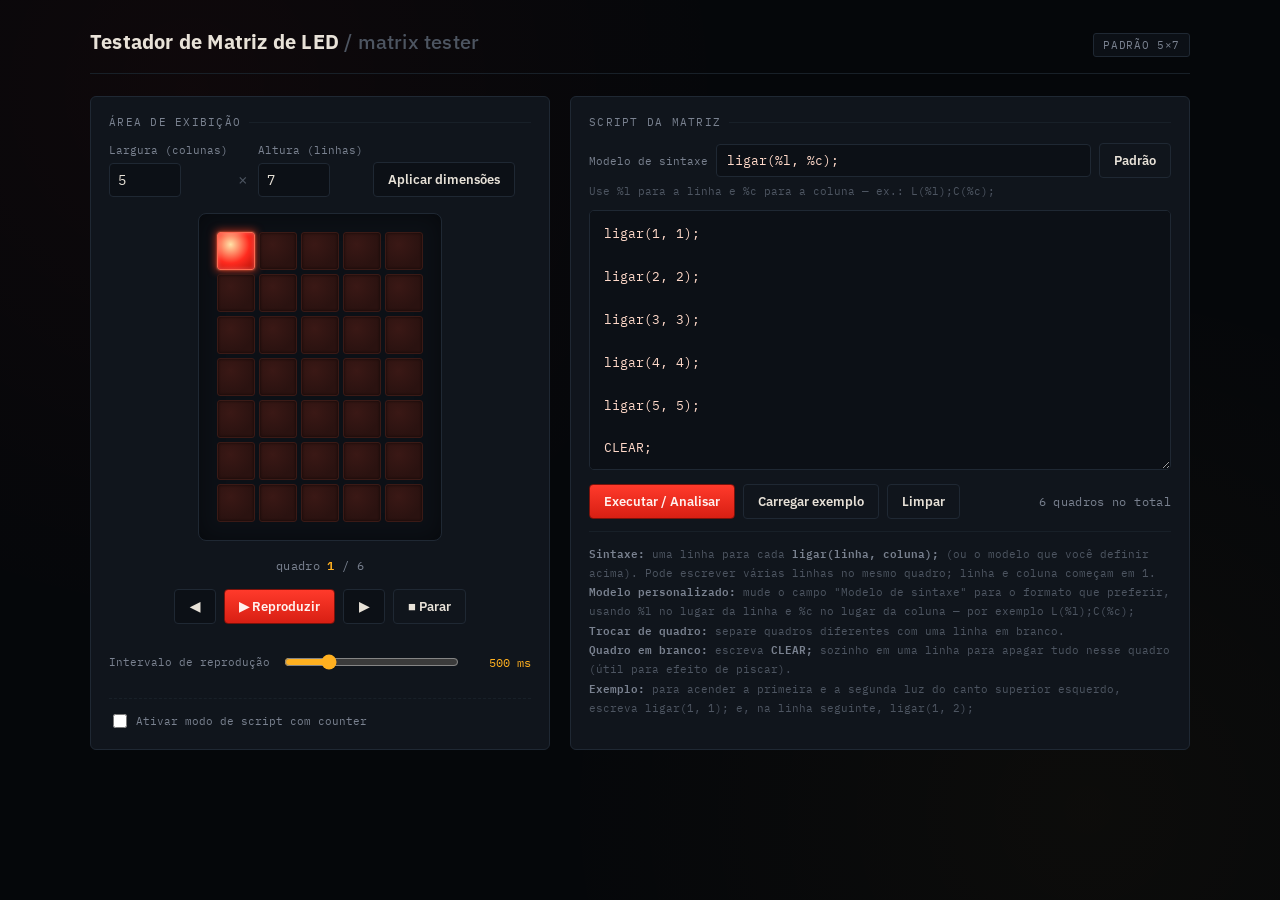
==== matrix_led_tester.html @ 478fe9f6 "Add files via upload" ====
<!DOCTYPE html>
<html lang="pt-BR">
<head>
<meta charset="UTF-8">
<meta name="viewport" content="width=device-width, initial-scale=1.0">
<title>Testador de Matriz de LED</title>
<style>
  @import url('https://fonts.googleapis.com/css2?family=IBM+Plex+Sans:wght@400;500;600;700&family=IBM+Plex+Mono:wght@400;500;600&display=swap');

  :root{
    --bg: #05070a;
    --panel: #10151c;
    --panel-2: #0c1016;
    --border: #1f2833;
    --border-soft: #182028;
    --led-off: #2a1210;
    --led-off-ring: #3a1a16;
    --led-on: #ff2b1f;
    --led-on-core: #ffddcc;
    --amber: #ffb020;
    --text: #e8e2d8;
    --muted: #7a8290;
    --muted-2: #4d5561;
    --danger: #ff6b5b;
  }

  *{ box-sizing: border-box; }

  html, body{
    margin:0; padding:0;
    background: var(--bg);
    color: var(--text);
    font-family: 'IBM Plex Sans', -apple-system, sans-serif;
    min-height: 100vh;
  }

  body{
    background-image:
      radial-gradient(circle at 15% 10%, rgba(255,43,31,0.04), transparent 40%),
      radial-gradient(circle at 85% 90%, rgba(255,176,32,0.03), transparent 40%);
    padding: 28px 20px 60px;
  }

  .wrap{
    max-width: 1100px;
    margin: 0 auto;
  }

  header{
    display:flex;
    align-items: baseline;
    justify-content: space-between;
    gap: 16px;
    margin-bottom: 22px;
    padding-bottom: 16px;
    border-bottom: 1px solid var(--border-soft);
    flex-wrap: wrap;
  }

  header h1{
    font-size: 20px;
    font-weight: 700;
    letter-spacing: 0.2px;
    margin: 0;
    color: var(--text);
  }

  header h1 span{
    color: var(--muted-2);
    font-weight: 500;
  }

  header .tag{
    font-family: 'IBM Plex Mono', monospace;
    font-size: 11px;
    color: var(--muted);
    letter-spacing: 0.06em;
    border: 1px solid var(--border);
    padding: 4px 9px;
    border-radius: 3px;
    background: var(--panel-2);
  }

  .board{
    display: grid;
    grid-template-columns: minmax(280px, 460px) 1fr;
    gap: 20px;
  }

  @media (max-width: 780px){
    .board{ grid-template-columns: 1fr; }
  }

  .panel{
    background: var(--panel);
    border: 1px solid var(--border);
    border-radius: 6px;
    padding: 18px;
  }

  .panel-label{
    font-family: 'IBM Plex Mono', monospace;
    font-size: 10.5px;
    letter-spacing: 0.12em;
    text-transform: uppercase;
    color: var(--muted);
    margin: 0 0 14px 0;
    display:flex;
    align-items:center;
    gap: 8px;
  }

  .panel-label::after{
    content:"";
    flex:1;
    height:1px;
    background: var(--border-soft);
  }

  /* ---- dimension controls ---- */
  .dims{
    display:flex;
    align-items:flex-end;
    gap:10px;
    flex-wrap: wrap;
    margin-bottom: 16px;
  }

  .field{
    display:flex;
    flex-direction:column;
    gap:6px;
  }

  .field label{
    font-size: 11px;
    color: var(--muted);
    font-family: 'IBM Plex Mono', monospace;
  }

  input[type=number]{
    width: 72px;
    background: var(--panel-2);
    border: 1px solid var(--border);
    color: var(--text);
    font-family: 'IBM Plex Mono', monospace;
    font-size: 14px;
    padding: 7px 8px;
    border-radius: 4px;
    outline: none;
  }
  input[type=number]:focus{ border-color: var(--amber); }

  .x-sep{ color: var(--muted-2); font-family:'IBM Plex Mono',monospace; padding-bottom: 8px; }

  button{
    font-family: 'IBM Plex Sans', sans-serif;
    font-size: 13px;
    font-weight: 600;
    border-radius: 4px;
    border: 1px solid var(--border);
    background: var(--panel-2);
    color: var(--text);
    padding: 8px 14px;
    cursor: pointer;
    transition: border-color .15s ease, color .15s ease, background .15s ease;
  }
  button:hover{ border-color: var(--muted-2); }
  button:active{ transform: translateY(1px); }
  button:disabled{ opacity: .35; cursor: not-allowed; }

  button.primary{
    background: linear-gradient(180deg, #ff3a2b, #d81f13);
    border-color: #7a120b;
    color: #fff2ef;
  }
  button.primary:hover{ filter: brightness(1.08); }

  button.ghost{
    background: transparent;
  }

  /* ---- LED grid ---- */
  .grid-stage{
    display:flex;
    flex-direction:column;
    align-items:center;
    gap: 14px;
  }

  .bezel{
    background: var(--panel-2);
    border: 1px solid var(--border);
    border-radius: 8px;
    padding: 18px;
    box-shadow: inset 0 0 24px rgba(0,0,0,0.45);
    display:flex;
    gap: 8px;
  }

  .ruler-col{
    display:flex;
    flex-direction:column;
    justify-content: flex-end;
    align-items:flex-end;
    padding-right: 4px;
  }
  .ruler-row-num{
    font-family:'IBM Plex Mono',monospace;
    font-size: 9px;
    color: var(--muted-2);
    display:flex;
    align-items:center;
    justify-content:flex-end;
  }

  .grid-col-wrap{ display:flex; flex-direction:column; gap:4px; }

  .ruler-row{
    display:grid;
    gap: var(--gap, 4px);
  }
  .ruler-row-num{
    font-family:'IBM Plex Mono',monospace;
    font-size: 9px;
    color: var(--muted-2);
    text-align:center;
  }

  #ledGrid{
    display:grid;
    gap: var(--gap, 4px);
  }

  .led{
    background: radial-gradient(circle at 35% 32%, #3a1815, var(--led-off) 70%);
    border: 1px solid var(--led-off-ring);
    border-radius: 3px;
    box-shadow: inset 0 0 3px rgba(0,0,0,0.6);
  }

  .led.on{
    background: radial-gradient(circle at 35% 32%, #ffe3a8, var(--led-on) 55%, #b30f06 100%);
    border-color: #ff6a52;
    box-shadow: 0 0 8px 1px rgba(255,60,30,0.75), 0 0 2px rgba(255,150,100,0.9), inset 0 0 4px rgba(255,255,255,0.25);
  }

  .frame-status{
    font-family: 'IBM Plex Mono', monospace;
    font-size: 12px;
    color: var(--muted);
    letter-spacing: 0.03em;
  }
  .frame-status b{ color: var(--amber); font-weight:600; }

  .transport{
    display:flex;
    align-items:center;
    gap: 8px;
    flex-wrap: wrap;
    justify-content:center;
  }

  .transport button{ min-width: 42px; }

  /* ---- speed ---- */
  .speed-row{
    display:flex;
    align-items:center;
    gap: 12px;
    margin-top: 14px;
  }
  .speed-row label{
    font-size: 11px;
    color: var(--muted);
    font-family: 'IBM Plex Mono', monospace;
    white-space:nowrap;
  }
  input[type=range]{
    flex:1;
    accent-color: var(--amber);
  }
  .speed-val{
    font-family:'IBM Plex Mono',monospace;
    font-size: 12px;
    color: var(--amber);
    min-width: 58px;
    text-align:right;
  }

  /* ---- counter mode ---- */
  .counter-row{
    display:flex;
    align-items:center;
    gap: 10px;
    margin-top: 12px;
    padding-top: 12px;
    border-top: 1px dashed var(--border-soft);
    flex-wrap: wrap;
    width: 100%;
  }
  .counter-row label{
    font-size: 11px;
    color: var(--muted);
    font-family: 'IBM Plex Mono', monospace;
    display:flex;
    align-items:center;
    gap: 6px;
    white-space:nowrap;
  }
  .counter-row input[type=checkbox]{
    width: 14px; height: 14px;
    accent-color: var(--amber);
  }
  .counter-row input[type=number]{ width: 60px; }
  .counter-row input[type=text]{
    width: 110px;
    background: var(--panel-2);
    border: 1px solid var(--border);
    color: var(--text);
    font-family: 'IBM Plex Mono', monospace;
    font-size: 13px;
    padding: 6px 8px;
    border-radius: 4px;
    outline: none;
  }
  .counter-row input[type=text]:focus{ border-color: var(--amber); }
  .counter-extra{ display:flex; align-items:center; gap:10px; flex-wrap:wrap; }
  .counter-extra.is-hidden{ display:none; }

  /* ---- custom template ---- */
  .template-row{
    display:flex;
    flex-direction:column;
    gap:6px;
    margin-bottom: 12px;
  }
  .template-row.is-hidden{ display:none; }
  .template-row-top{
    display:flex;
    align-items:center;
    gap:8px;
  }
  .template-row label{
    font-size: 11px;
    color: var(--muted);
    font-family: 'IBM Plex Mono', monospace;
    white-space:nowrap;
  }
  #templateInput{
    flex:1;
    background: var(--panel-2);
    border: 1px solid var(--border);
    color: #ffd9c9;
    font-family: 'IBM Plex Mono', monospace;
    font-size: 13px;
    padding: 7px 10px;
    border-radius: 4px;
    outline: none;
  }
  #templateInput:focus{ border-color: var(--amber); }
  .template-hint{
    font-family: 'IBM Plex Mono', monospace;
    font-size: 10.5px;
    color: var(--muted-2);
  }

  /* ---- editor ---- */
  textarea{
    width: 100%;
    min-height: 260px;
    background: var(--panel-2);
    border: 1px solid var(--border);
    color: #ffd9c9;
    font-family: 'IBM Plex Mono', monospace;
    font-size: 13px;
    line-height: 1.65;
    padding: 12px 14px;
    border-radius: 5px;
    resize: vertical;
    outline: none;
    tab-size: 2;
  }
  textarea:focus{ border-color: var(--amber); }

  .editor-actions{
    display:flex;
    justify-content: space-between;
    align-items:center;
    margin-top: 10px;
    gap: 10px;
    flex-wrap: wrap;
  }

  .editor-actions .left{ display:flex; gap:8px; }

  .help{
    font-family:'IBM Plex Mono', monospace;
    font-size: 11px;
    color: var(--muted-2);
    line-height:1.7;
    margin-top: 12px;
    padding-top: 12px;
    border-top: 1px solid var(--border-soft);
  }
  .help b{ color: var(--muted); font-weight:600; }

  .errors{
    margin-top: 10px;
    font-family:'IBM Plex Mono', monospace;
    font-size: 11.5px;
    color: var(--danger);
    line-height: 1.8;
    white-space: pre-wrap;
  }
  .errors:empty{ display:none; }
</style>
</head>
<body>
<div class="wrap">

  <header>
    <h1>Testador de Matriz de LED <span>/ matrix tester</span></h1>
    <div class="tag">PADRÃO 5×7</div>
  </header>

  <div class="board">

    <!-- LEFT: display -->
    <div class="panel">
      <p class="panel-label">Área de exibição</p>

      <div class="dims">
        <div class="field">
          <label for="colsInput">Largura (colunas)</label>
          <input type="number" id="colsInput" min="1" max="32" value="5">
        </div>
        <div class="x-sep">×</div>
        <div class="field">
          <label for="rowsInput">Altura (linhas)</label>
          <input type="number" id="rowsInput" min="1" max="32" value="7">
        </div>
        <button id="applyDims">Aplicar dimensões</button>
      </div>

      <div class="grid-stage">
        <div class="bezel">
          <div id="ledGrid"></div>
        </div>

        <div class="frame-status" id="frameStatus">quadro 0 / 0</div>

        <div class="transport">
          <button id="btnPrev" title="Quadro anterior">◀</button>
          <button id="btnPlay" class="primary" title="Reproduzir/pausar">▶ Reproduzir</button>
          <button id="btnNext" title="Próximo quadro">▶</button>
          <button id="btnStop" class="ghost" title="Parar e voltar ao primeiro quadro">■ Parar</button>
        </div>

        <div class="speed-row" style="width:100%">
          <label for="speedRange">Intervalo de reprodução</label>
          <input type="range" id="speedRange" min="50" max="2000" step="50" value="500">
          <div class="speed-val" id="speedVal">500 ms</div>
        </div>

        <div class="counter-row">
          <label><input type="checkbox" id="counterToggle"> Ativar modo de script com counter</label>
          <div class="counter-extra is-hidden" id="counterExtra">
            <label>Contar até <input type="number" id="counterMax" min="0" max="999" value="10"></label>
            <label><input type="checkbox" id="counterLoop" checked> Repetir ao final</label>
            <label>Nome da função <input type="text" id="counterFuncName" value="ligar" spellcheck="false"></label>
          </div>
        </div>
      </div>
    </div>

    <!-- RIGHT: editor -->
    <div class="panel">
      <p class="panel-label">Script da matriz</p>

      <div class="template-row" id="templateRow">
        <div class="template-row-top">
          <label for="templateInput">Modelo de sintaxe</label>
          <input type="text" id="templateInput" value="ligar(%l, %c);" spellcheck="false">
          <button id="templateReset" class="ghost" title="Voltar ao modelo padrão">Padrão</button>
        </div>
        <div class="template-hint">Use %l para a linha e %c para a coluna — ex.: L(%l);C(%c);</div>
      </div>

      <textarea id="script" spellcheck="false"></textarea>

      <div class="editor-actions">
        <div class="left">
          <button id="btnParse" class="primary">Executar / Analisar</button>
          <button id="btnExample" class="ghost">Carregar exemplo</button>
          <button id="btnClear" class="ghost">Limpar</button>
        </div>
        <div class="frame-status" id="frameCount">0 quadros no total</div>
      </div>

      <div class="errors" id="errBox"></div>

      <div class="help" id="helpBox">
<b>Sintaxe:</b> uma linha para cada <b>ligar(linha, coluna);</b> (ou o modelo que você definir acima). Pode escrever várias linhas no mesmo quadro; linha e coluna começam em 1.<br>
<b>Modelo personalizado:</b> mude o campo "Modelo de sintaxe" para o formato que preferir, usando %l no lugar da linha e %c no lugar da coluna — por exemplo L(%l);C(%c);<br>
<b>Trocar de quadro:</b> separe quadros diferentes com uma linha em branco.<br>
<b>Quadro em branco:</b> escreva <b>CLEAR;</b> sozinho em uma linha para apagar tudo nesse quadro (útil para efeito de piscar).<br>
<b>Exemplo:</b> para acender a primeira e a segunda luz do canto superior esquerdo, escreva ligar(1, 1); e, na linha seguinte, ligar(1, 2);
      </div>
    </div>

  </div>
</div>

<script>
(function(){
  const els = {
    colsInput: document.getElementById('colsInput'),
    rowsInput: document.getElementById('rowsInput'),
    applyDims: document.getElementById('applyDims'),
    grid: document.getElementById('ledGrid'),
    frameStatus: document.getElementById('frameStatus'),
    frameCount: document.getElementById('frameCount'),
    script: document.getElementById('script'),
    btnParse: document.getElementById('btnParse'),
    btnExample: document.getElementById('btnExample'),
    btnClear: document.getElementById('btnClear'),
    errBox: document.getElementById('errBox'),
    btnPrev: document.getElementById('btnPrev'),
    btnNext: document.getElementById('btnNext'),
    btnPlay: document.getElementById('btnPlay'),
    btnStop: document.getElementById('btnStop'),
    speedRange: document.getElementById('speedRange'),
    speedVal: document.getElementById('speedVal'),
    counterToggle: document.getElementById('counterToggle'),
    counterExtra: document.getElementById('counterExtra'),
    counterMax: document.getElementById('counterMax'),
    counterLoop: document.getElementById('counterLoop'),
    counterFuncName: document.getElementById('counterFuncName'),
    helpBox: document.getElementById('helpBox'),
    templateRow: document.getElementById('templateRow'),
    templateInput: document.getElementById('templateInput'),
    templateReset: document.getElementById('templateReset'),
  };

  const DEFAULT_TEMPLATE = 'ligar(%l, %c);';

  const state = {
    cols: 5,
    rows: 7,
    frames: [],      // array of Set("r,c") — index = frame # or counter value
    current: 0,
    playing: false,
    timer: null,
    template: DEFAULT_TEMPLATE,
    speed: 500,
    counterMode: false,
    counterMax: 10,
    counterLoop: true,
    counterFuncName: 'ligar',
  };

  const EXAMPLE = [
    'ligar(1, 1);',
    '',
    'ligar(2, 2);',
    '',
    'ligar(3, 3);',
    '',
    'ligar(4, 4);',
    '',
    'ligar(5, 5);',
    '',
    'CLEAR;',
  ].join('\n');

  function buildCounterExample(fn){
    return [
      '// counter vai de 0 até o limite definido; este script roda de novo a cada passo',
      'if(counter > 5){',
      `  ${fn}(5, 4);`,
      '}',
      'if(counter % 2 === 0){',
      `  ${fn}(1, counter % cols + 1);`,
      '}',
    ].join('\n');
  }

  els.script.value = EXAMPLE;

  // ---------- grid rendering ----------
  function buildGrid(){
    els.grid.innerHTML = '';
    const maxDim = Math.max(state.cols, state.rows);
    const cell = Math.max(10, Math.min(38, Math.floor(420 / maxDim)));
    const gap = cell < 16 ? 2 : 4;
    els.grid.style.setProperty('--gap', gap + 'px');
    els.grid.style.gridTemplateColumns = `repeat(${state.cols}, ${cell}px)`;
    els.grid.style.gridTemplateRows = `repeat(${state.rows}, ${cell}px)`;

    for(let r = 1; r <= state.rows; r++){
      for(let c = 1; c <= state.cols; c++){
        const d = document.createElement('div');
        d.className = 'led';
        d.dataset.r = r;
        d.dataset.c = c;
        els.grid.appendChild(d);
      }
    }
  }

  function paintFrame(idx){
    const led = els.grid.children;
    const on = state.frames[idx] || new Set();
    for(const cell of led){
      const key = cell.dataset.r + ',' + cell.dataset.c;
      cell.classList.toggle('on', on.has(key));
    }
    const total = state.frames.length;
    if(!total){
      els.frameStatus.innerHTML = state.counterMode ? 'counter 0 / 0' : 'quadro 0 / 0';
    } else if(state.counterMode){
      els.frameStatus.innerHTML = `counter <b>${idx}</b> / ${state.counterMax}`;
    } else {
      els.frameStatus.innerHTML = `quadro <b>${idx+1}</b> / ${total}`;
    }
  }

  // ---------- custom syntax template ----------
  function escapeRegex(str){
    return str.replace(/[.*+?^${}()|[\]\\]/g, '\\$&');
  }

  function buildTemplateMatcher(tpl){
    if(!tpl || !tpl.trim()){
      return { error: 'O modelo de sintaxe não pode ficar vazio.' };
    }
    const hasL = (tpl.match(/%l/gi) || []).length;
    const hasC = (tpl.match(/%c/gi) || []).length;
    if(hasL !== 1 || hasC !== 1){
      return { error: 'O modelo precisa conter %l e %c, cada um exatamente uma vez.' };
    }
    const parts = tpl.split(/(%l|%c)/i);
    const order = [];
    let pattern = '';
    parts.forEach(part => {
      if(/^%l$/i.test(part)){ order.push('l'); pattern += '(\\d+)'; }
      else if(/^%c$/i.test(part)){ order.push('c'); pattern += '(\\d+)'; }
      else { pattern += escapeRegex(part); }
    });
    return { pattern, order, error: null };
  }

  // ---------- parsing ----------
  function parseScript(text, cols, rows, tpl){
    const matcher = buildTemplateMatcher(tpl);
    if(matcher.error){
      return { frames: [], errors: [matcher.error] };
    }

    const rawLines = text.split('\n');
    const errors = [];
    const blocks = []; // {startLine, lines:[{text,num}]}
    let cur = null;

    rawLines.forEach((line, i) => {
      const num = i + 1;
      const trimmed = line.trim();
      if(trimmed === ''){
        if(cur){ blocks.push(cur); cur = null; }
        return;
      }
      if(!cur) cur = { startLine: num, lines: [] };
      cur.lines.push({ text: trimmed, num });
    });
    if(cur) blocks.push(cur);

    const frames = [];

    blocks.forEach(block => {
      // explicit empty frame
      if(block.lines.length === 1 && /^clear;?$/i.test(block.lines[0].text)){
        frames.push(new Set());
        return;
      }

      const on = new Set();
      block.lines.forEach(({text, num}) => {
        const clean = text.split('//')[0].split('#')[0];
        const re = new RegExp(matcher.pattern, 'gi');
        let m;
        while((m = re.exec(clean)) !== null){
          const row = parseInt(m[matcher.order.indexOf('l') + 1], 10);
          const col = parseInt(m[matcher.order.indexOf('c') + 1], 10);
          if(row < 1 || row > rows || col < 1 || col > cols){
            errors.push(`Linha ${num}: coordenada (${row}, ${col}) fora do intervalo (atual ${cols}×${rows})`);
          } else {
            on.add(row + ',' + col);
          }
          if(m.index === re.lastIndex) re.lastIndex++;
        }
      });

      if(block.lines.length){
        frames.push(on);
      }
    });

    return { frames, errors };
  }

  // ---------- counter mode ----------
  const RESERVED_NAMES = ['counter', 'cols', 'rows'];

  function validFuncName(name){
    return /^[A-Za-z_$][A-Za-z0-9_$]*$/.test(name) && !RESERVED_NAMES.includes(name);
  }

  function buildCounterFrames(text, cols, rows, max, fnName){
    if(!fnName || !validFuncName(fnName)){
      return { frames: [], errors: [`Nome de função inválido: "${fnName}". Use um identificador válido (letras, números, _ ou $, sem começar com número) e diferente de counter, cols ou rows.`] };
    }

    let compiled;
    try{
      compiled = new Function('counter', 'cols', 'rows', fnName, text);
    } catch(e){
      return { frames: [new Set()], errors: [`Erro de sintaxe no script: ${e.message}`] };
    }

    const frames = [];
    const errors = [];
    for(let i = 0; i <= max; i++){
      const on = new Set();
      const fn = (row, col) => {
        row = Number(row); col = Number(col);
        if(row >= 1 && row <= rows && col >= 1 && col <= cols){
          on.add(row + ',' + col);
        } else if(errors.length < 5){
          errors.push(`counter=${i}: coordenada ${fnName}(${row}, ${col}); fora do intervalo (atual ${cols}×${rows})`);
        }
      };
      try{
        compiled(i, cols, rows, fn);
      } catch(e){
        if(errors.length < 5) errors.push(`counter=${i}: erro em tempo de execução - ${e.message}`);
      }
      frames.push(on);
    }
    if(errors.length === 5) errors.push('…mais erros omitidos');
    return { frames, errors };
  }

  function runParse(){
    stopPlayback();
    let frames, errors;
    if(state.counterMode){
      state.counterMax = Math.max(0, Math.min(999, parseInt(els.counterMax.value, 10) || 0));
      els.counterMax.value = state.counterMax;
      state.counterFuncName = els.counterFuncName.value.trim();
      ({ frames, errors } = buildCounterFrames(els.script.value, state.cols, state.rows, state.counterMax, state.counterFuncName));
    } else {
      ({ frames, errors } = parseScript(els.script.value, state.cols, state.rows, state.template));
    }
    state.frames = frames;
    state.current = 0;
    els.errBox.textContent = errors.join('\n');
    els.frameCount.textContent = state.counterMode
      ? `${frames.length} passos no total (counter 0~${state.counterMax})`
      : `${frames.length} quadros no total`;
    paintFrame(0);
  }

  // ---------- dimension handling ----------
  function applyDimensions(){
    let c = parseInt(els.colsInput.value, 10);
    let r = parseInt(els.rowsInput.value, 10);
    if(!Number.isFinite(c) || c < 1) c = 1;
    if(!Number.isFinite(r) || r < 1) r = 1;
    c = Math.min(c, 32); r = Math.min(r, 32);
    els.colsInput.value = c; els.rowsInput.value = r;
    state.cols = c; state.rows = r;
    buildGrid();
    runParse();
  }

  // ---------- playback ----------
  function stopPlayback(){
    state.playing = false;
    if(state.timer){ clearInterval(state.timer); state.timer = null; }
    els.btnPlay.textContent = '▶ Reproduzir';
  }

  function startPlayback(){
    if(state.frames.length < 2){ paintFrame(state.current); return; }
    state.playing = true;
    els.btnPlay.textContent = '❚❚ Pausar';
    if(state.timer) clearInterval(state.timer);
    state.timer = setInterval(() => {
      const last = state.frames.length - 1;
      if(state.current >= last){
        if(state.counterMode && !state.counterLoop){
          stopPlayback();
          return;
        }
        state.current = 0;
      } else {
        state.current++;
      }
      paintFrame(state.current);
    }, state.speed);
  }

  function togglePlay(){
    if(state.playing) stopPlayback();
    else startPlayback();
  }

  function step(delta){
    if(!state.frames.length) return;
    stopPlayback();
    state.current = (state.current + delta + state.frames.length) % state.frames.length;
    paintFrame(state.current);
  }

  // ---------- events ----------
  els.applyDims.addEventListener('click', applyDimensions);
  els.colsInput.addEventListener('keydown', e => { if(e.key === 'Enter') applyDimensions(); });
  els.rowsInput.addEventListener('keydown', e => { if(e.key === 'Enter') applyDimensions(); });

  els.btnParse.addEventListener('click', runParse);
  els.btnExample.addEventListener('click', () => {
    els.script.value = state.counterMode
      ? buildCounterExample(els.counterFuncName.value.trim() || 'ligar')
      : EXAMPLE;
    runParse();
  });
  els.btnClear.addEventListener('click', () => { els.script.value = ''; runParse(); });

  function applyTemplate(){
    state.template = els.templateInput.value;
    runParse();
  }
  els.templateInput.addEventListener('change', applyTemplate);
  els.templateInput.addEventListener('keydown', e => { if(e.key === 'Enter') applyTemplate(); });
  els.templateReset.addEventListener('click', () => {
    els.templateInput.value = DEFAULT_TEMPLATE;
    applyTemplate();
  });

  function updateHelpText(){
    if(state.counterMode){
      const fn = els.counterFuncName.value.trim() || 'ligar';
      els.helpBox.innerHTML =
        '<b>Modo counter:</b> o script inteiro é executado como JS, avançando de counter=0 até o limite definido, passo a passo.<br>' +
        `<b>Variáveis/funções disponíveis:</b> counter (contagem atual), cols e rows (dimensões atuais), <b>${fn}(linha, coluna)</b> (acende aquele LED; pode ser chamado várias vezes no mesmo passo).<br>` +
        `<b>Como escrever:</b> use a sintaxe normal de JS, por exemplo if(counter&gt;5){${fn}(5,4);}. Também dá para usar laços for, variáveis etc.<br>` +
        '<b>Nome da função:</b> troque o campo "Nome da função" para o identificador que preferir (ex.: acender, L) — o script passa a usar esse nome no lugar de ligar().<br>' +
        '<b>Velocidade:</b> usa o mesmo controle deslizante de "Intervalo de reprodução" à esquerda — é o tempo entre cada avanço do counter.';
    } else {
      els.helpBox.innerHTML =
        '<b>Sintaxe:</b> uma linha para cada <b>ligar(linha, coluna);</b>. Pode escrever várias linhas no mesmo quadro; linha e coluna começam em 1.<br>' +
        '<b>Trocar de quadro:</b> separe quadros diferentes com uma linha em branco.<br>' +
        '<b>Quadro em branco:</b> escreva <b>CLEAR;</b> sozinho em uma linha para apagar tudo nesse quadro (útil para efeito de piscar).<br>' +
        '<b>Exemplo:</b> para acender a primeira e a segunda luz do canto superior esquerdo, escreva ligar(1, 1); e, na linha seguinte, ligar(1, 2);';
    }
  }

  els.counterToggle.addEventListener('change', () => {
    state.counterMode = els.counterToggle.checked;
    els.counterExtra.classList.toggle('is-hidden', !state.counterMode);
    els.templateRow.classList.toggle('is-hidden', state.counterMode);
    updateHelpText();
    runParse();
  });
  els.counterMax.addEventListener('change', runParse);
  els.counterLoop.addEventListener('change', () => {
    state.counterLoop = els.counterLoop.checked;
  });
  els.counterFuncName.addEventListener('change', () => { updateHelpText(); runParse(); });
  els.counterFuncName.addEventListener('keydown', e => { if(e.key === 'Enter'){ updateHelpText(); runParse(); } });

  els.btnPrev.addEventListener('click', () => step(-1));
  els.btnNext.addEventListener('click', () => step(1));
  els.btnPlay.addEventListener('click', togglePlay);
  els.btnStop.addEventListener('click', () => { stopPlayback(); state.current = 0; paintFrame(0); });

  els.speedRange.addEventListener('input', () => {
    state.speed = parseInt(els.speedRange.value, 10);
    els.speedVal.textContent = state.speed + ' ms';
    if(state.playing) startPlayback();
  });

  // ---------- init ----------
  els.speedVal.textContent = els.speedRange.value + ' ms';
  buildGrid();
  runParse();
})();
</script>
</body>
</html>
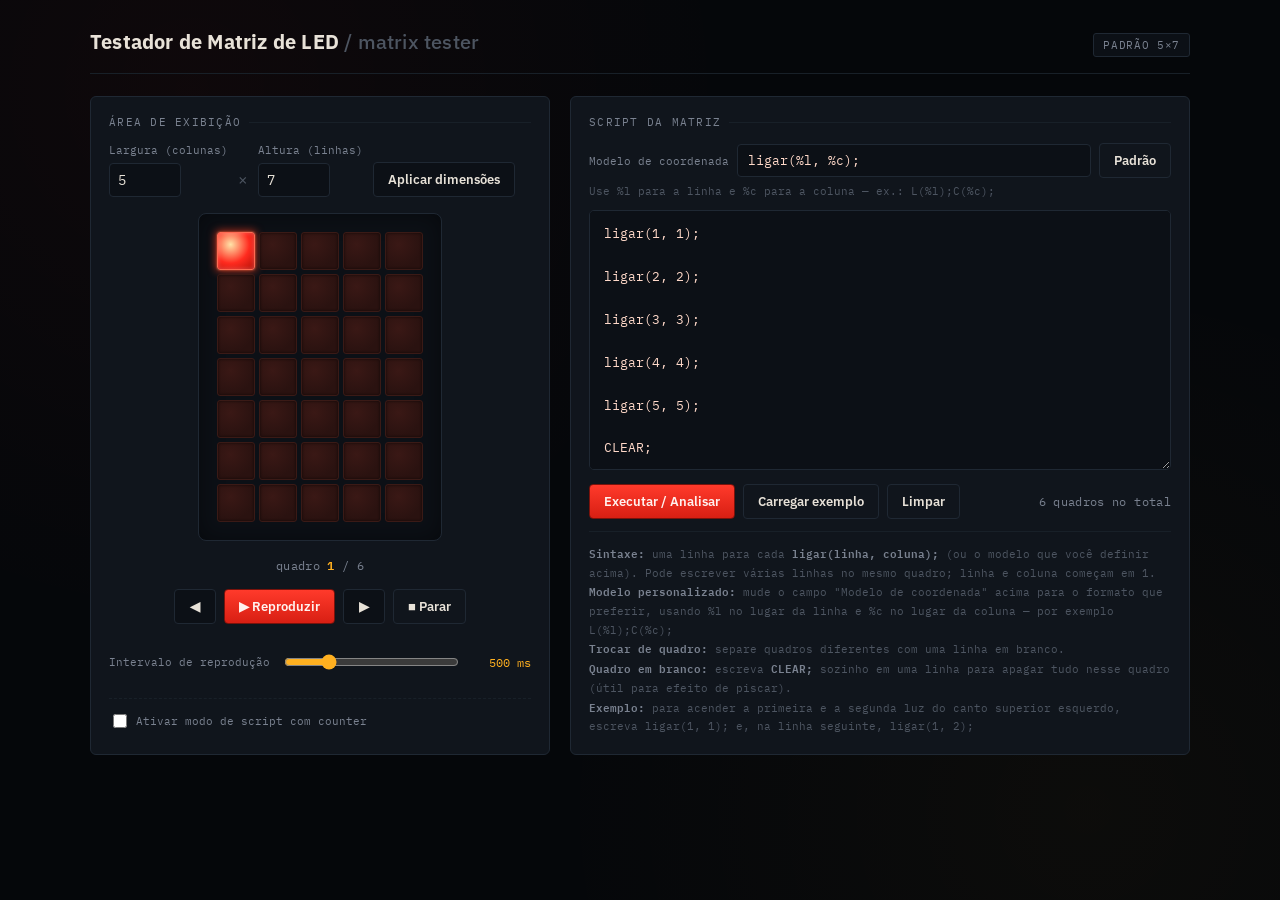
==== commit f4ff2287: "Implement simulated input toggle feature Added simulated physical input toggle with associated style" ====
--- a/matrix_led_tester.html
+++ b/matrix_led_tester.html
@@ -328,6 +328,48 @@
   .counter-extra{ display:flex; align-items:center; gap:10px; flex-wrap:wrap; }
   .counter-extra.is-hidden{ display:none; }
 
+  /* ---- simulated physical input ---- */
+  .input-toggle-wrap{
+    display:flex;
+    align-items:center;
+    gap: 8px;
+  }
+  .input-switch{
+    position:relative;
+    width: 40px; height: 22px;
+    background: var(--led-off);
+    border: 1px solid var(--led-off-ring);
+    border-radius: 12px;
+    cursor: pointer;
+    flex-shrink: 0;
+    transition: background .15s ease, border-color .15s ease, box-shadow .15s ease;
+  }
+  .input-switch::after{
+    content:"";
+    position:absolute;
+    top: 2px; left: 2px;
+    width: 16px; height: 16px;
+    border-radius: 50%;
+    background: #5c5048;
+    transition: transform .15s ease, background .15s ease;
+  }
+  .input-switch.on{
+    background: radial-gradient(circle at 35% 32%, #ffe3a8, var(--led-on) 55%, #b30f06 100%);
+    border-color: #ff6a52;
+    box-shadow: 0 0 8px 1px rgba(255,60,30,0.6);
+  }
+  .input-switch.on::after{
+    transform: translateX(18px);
+    background: #fff2ef;
+  }
+  .input-switch:focus-visible{ outline: 1px solid var(--amber); outline-offset: 2px; }
+  .input-value-label{
+    font-family: 'IBM Plex Mono', monospace;
+    font-size: 12px;
+    color: var(--amber);
+    min-width: 12px;
+  }
+
   /* ---- custom template ---- */
   .template-row{
     display:flex;
@@ -469,6 +511,13 @@
             <label>Contar até <input type="number" id="counterMax" min="0" max="999" value="10"></label>
             <label><input type="checkbox" id="counterLoop" checked> Repetir ao final</label>
             <label>Nome da função <input type="text" id="counterFuncName" value="ligar" spellcheck="false"></label>
+            <label>Nome do contador <input type="text" id="counterVarName" value="counter" spellcheck="false"></label>
+            <label>Nome da memória <input type="text" id="counterMemName" value="memoria" spellcheck="false"></label>
+            <label>Nome do input <input type="text" id="counterInputName" value="entrada" spellcheck="false"></label>
+            <div class="input-toggle-wrap">
+              <div class="input-switch" id="inputSwitch" role="switch" aria-checked="false" tabindex="0" title="Alternar o valor do input simulado (0/1)"></div>
+              <span class="input-value-label" id="inputValueLabel">0</span>
+            </div>
           </div>
         </div>
       </div>
@@ -480,11 +529,11 @@
 
       <div class="template-row" id="templateRow">
         <div class="template-row-top">
-          <label for="templateInput">Modelo de sintaxe</label>
+          <label for="templateInput">Modelo de coordenada</label>
           <input type="text" id="templateInput" value="ligar(%l, %c);" spellcheck="false">
           <button id="templateReset" class="ghost" title="Voltar ao modelo padrão">Padrão</button>
         </div>
-        <div class="template-hint">Use %l para a linha e %c para a coluna — ex.: L(%l);C(%c);</div>
+        <div class="template-hint" id="templateHint">Use %l para a linha e %c para a coluna — ex.: L(%l);C(%c);</div>
       </div>
 
       <textarea id="script" spellcheck="false"></textarea>
@@ -502,7 +551,7 @@
 
       <div class="help" id="helpBox">
 <b>Sintaxe:</b> uma linha para cada <b>ligar(linha, coluna);</b> (ou o modelo que você definir acima). Pode escrever várias linhas no mesmo quadro; linha e coluna começam em 1.<br>
-<b>Modelo personalizado:</b> mude o campo "Modelo de sintaxe" para o formato que preferir, usando %l no lugar da linha e %c no lugar da coluna — por exemplo L(%l);C(%c);<br>
+<b>Modelo personalizado:</b> mude o campo "Modelo de coordenada" acima para o formato que preferir, usando %l no lugar da linha e %c no lugar da coluna — por exemplo L(%l);C(%c);<br>
 <b>Trocar de quadro:</b> separe quadros diferentes com uma linha em branco.<br>
 <b>Quadro em branco:</b> escreva <b>CLEAR;</b> sozinho em uma linha para apagar tudo nesse quadro (útil para efeito de piscar).<br>
 <b>Exemplo:</b> para acender a primeira e a segunda luz do canto superior esquerdo, escreva ligar(1, 1); e, na linha seguinte, ligar(1, 2);
@@ -537,10 +586,16 @@
     counterMax: document.getElementById('counterMax'),
     counterLoop: document.getElementById('counterLoop'),
     counterFuncName: document.getElementById('counterFuncName'),
+    counterVarName: document.getElementById('counterVarName'),
+    counterMemName: document.getElementById('counterMemName'),
+    counterInputName: document.getElementById('counterInputName'),
+    inputSwitch: document.getElementById('inputSwitch'),
+    inputValueLabel: document.getElementById('inputValueLabel'),
     helpBox: document.getElementById('helpBox'),
     templateRow: document.getElementById('templateRow'),
     templateInput: document.getElementById('templateInput'),
     templateReset: document.getElementById('templateReset'),
+    templateHint: document.getElementById('templateHint'),
   };
 
   const DEFAULT_TEMPLATE = 'ligar(%l, %c);';
@@ -558,6 +613,10 @@
     counterMax: 10,
     counterLoop: true,
     counterFuncName: 'ligar',
+    counterVarName: 'counter',
+    counterMemName: 'memoria',
+    counterInputName: 'entrada',
+    inputValue: 0,
   };
 
   const EXAMPLE = [
@@ -574,14 +633,25 @@
     'CLEAR;',
   ].join('\n');
 
-  function buildCounterExample(fn){
+  function buildCounterExample(varName, fn, memName, inputName){
     return [
-      '// counter vai de 0 até o limite definido; este script roda de novo a cada passo',
-      'if(counter > 5){',
+      `// ${varName} vai de 0 até o limite definido; este script roda de novo a cada passo`,
+      `// ${memName} é um objeto que sobrevive entre os passos — use-o para guardar valores`,
+      `// ${inputName} é o input simulado (0 ou 1) que você liga/desliga no painel`,
+      `if(${memName}.piscadas === undefined){ ${memName}.piscadas = 0; }`,
+      '',
+      `if(${inputName} === 1){`,
+      `  ${fn}(1, 1);`,
+      '} else {',
+      `  ${fn}(7, 5);`,
+      '}',
+      '',
+      `if(${varName} > 5){`,
       `  ${fn}(5, 4);`,
+      `  ${memName}.piscadas++;`,
       '}',
-      'if(counter % 2 === 0){',
-      `  ${fn}(1, counter % cols + 1);`,
+      `if(${varName} % 2 === 0){`,
+      `  ${fn}(1, ${varName} % cols + 1);`,
       '}',
     ].join('\n');
   }
@@ -617,10 +687,11 @@
       cell.classList.toggle('on', on.has(key));
     }
     const total = state.frames.length;
+    const cName = state.counterVarName || 'counter';
     if(!total){
-      els.frameStatus.innerHTML = state.counterMode ? 'counter 0 / 0' : 'quadro 0 / 0';
+      els.frameStatus.innerHTML = state.counterMode ? `${cName} 0 / 0` : 'quadro 0 / 0';
     } else if(state.counterMode){
-      els.frameStatus.innerHTML = `counter <b>${idx}</b> / ${state.counterMax}`;
+      els.frameStatus.innerHTML = `${cName} <b>${idx}</b> / ${state.counterMax}`;
     } else {
       els.frameStatus.innerHTML = `quadro <b>${idx+1}</b> / ${total}`;
     }
@@ -710,26 +781,69 @@
   }
 
   // ---------- counter mode ----------
-  const RESERVED_NAMES = ['counter', 'cols', 'rows'];
-
-  function validFuncName(name){
-    return /^[A-Za-z_$][A-Za-z0-9_$]*$/.test(name) && !RESERVED_NAMES.includes(name);
-  }
-
-  function buildCounterFrames(text, cols, rows, max, fnName){
-    if(!fnName || !validFuncName(fnName)){
-      return { frames: [], errors: [`Nome de função inválido: "${fnName}". Use um identificador válido (letras, números, _ ou $, sem começar com número) e diferente de counter, cols ou rows.`] };
-    }
+  function validIdentifier(name){
+    return /^[A-Za-z_$][A-Za-z0-9_$]*$/.test(name);
+  }
+
+  function validateCounterIdentifiers(varName, fnName, memName, inputName){
+    const named = [
+      ['contador', varName],
+      ['função', fnName],
+      ['memória', memName],
+      ['input', inputName],
+    ];
+    for(const [label, n] of named){
+      if(!validIdentifier(n)){
+        return `Nome de ${label} inválido: "${n}". Use letras, números, _ ou $, sem começar com número.`;
+      }
+    }
+    const reserved = ['cols', 'rows'];
+    for(const [label, n] of named){
+      if(reserved.includes(n)){
+        return `"${n}" é reservado (cols/rows) e não pode ser usado como nome de ${label}.`;
+      }
+    }
+    const vals = named.map(([,n]) => n);
+    const dupe = vals.find((v, i) => vals.indexOf(v) !== i);
+    if(dupe){
+      return `Os nomes de contador, função, memória e input precisam ser diferentes entre si (repetido: "${dupe}").`;
+    }
+    return null;
+  }
+
+  // Substitui todas as ocorrências do modelo de coordenada (ex.: L(%l);C(%c);)
+  // por chamadas reais da função (ex.: ligar(3, 2);) antes de compilar o script.
+  function substituteTemplate(text, tpl, fnName){
+    const matcher = buildTemplateMatcher(tpl);
+    if(matcher.error) return { error: matcher.error };
+    const rowIdx = matcher.order.indexOf('l');
+    const colIdx = matcher.order.indexOf('c');
+    const regex = new RegExp(matcher.pattern, 'gi');
+    const processed = text.replace(regex, (...args) => {
+      const row = args[rowIdx + 1];
+      const col = args[colIdx + 1];
+      return `${fnName}(${row}, ${col});`;
+    });
+    return { text: processed, error: null };
+  }
+
+  function buildCounterFrames(text, cols, rows, max, fnName, varName, memName, inputName, inputValue, tpl){
+    const idErr = validateCounterIdentifiers(varName, fnName, memName, inputName);
+    if(idErr) return { frames: [], errors: [idErr] };
+
+    const sub = substituteTemplate(text, tpl, fnName);
+    if(sub.error) return { frames: [], errors: [sub.error] };
 
     let compiled;
     try{
-      compiled = new Function('counter', 'cols', 'rows', fnName, text);
+      compiled = new Function(varName, 'cols', 'rows', fnName, memName, inputName, sub.text);
     } catch(e){
       return { frames: [new Set()], errors: [`Erro de sintaxe no script: ${e.message}`] };
     }
 
     const frames = [];
     const errors = [];
+    const mem = {}; // persiste entre todos os passos deste cálculo (0..max)
     for(let i = 0; i <= max; i++){
       const on = new Set();
       const fn = (row, col) => {
@@ -737,13 +851,13 @@
         if(row >= 1 && row <= rows && col >= 1 && col <= cols){
           on.add(row + ',' + col);
         } else if(errors.length < 5){
-          errors.push(`counter=${i}: coordenada ${fnName}(${row}, ${col}); fora do intervalo (atual ${cols}×${rows})`);
+          errors.push(`${varName}=${i}: coordenada ${fnName}(${row}, ${col}); fora do intervalo (atual ${cols}×${rows})`);
         }
       };
       try{
-        compiled(i, cols, rows, fn);
+        compiled(i, cols, rows, fn, mem, inputValue);
       } catch(e){
-        if(errors.length < 5) errors.push(`counter=${i}: erro em tempo de execução - ${e.message}`);
+        if(errors.length < 5) errors.push(`${varName}=${i}: erro em tempo de execução - ${e.message}`);
       }
       frames.push(on);
     }
@@ -754,11 +868,19 @@
   function runParse(){
     stopPlayback();
     let frames, errors;
+    state.template = els.templateInput.value;
     if(state.counterMode){
       state.counterMax = Math.max(0, Math.min(999, parseInt(els.counterMax.value, 10) || 0));
       els.counterMax.value = state.counterMax;
       state.counterFuncName = els.counterFuncName.value.trim();
-      ({ frames, errors } = buildCounterFrames(els.script.value, state.cols, state.rows, state.counterMax, state.counterFuncName));
+      state.counterVarName = els.counterVarName.value.trim();
+      state.counterMemName = els.counterMemName.value.trim();
+      state.counterInputName = els.counterInputName.value.trim();
+      ({ frames, errors } = buildCounterFrames(
+        els.script.value, state.cols, state.rows, state.counterMax,
+        state.counterFuncName, state.counterVarName, state.counterMemName,
+        state.counterInputName, state.inputValue, state.template
+      ));
     } else {
       ({ frames, errors } = parseScript(els.script.value, state.cols, state.rows, state.template));
     }
@@ -766,7 +888,7 @@
     state.current = 0;
     els.errBox.textContent = errors.join('\n');
     els.frameCount.textContent = state.counterMode
-      ? `${frames.length} passos no total (counter 0~${state.counterMax})`
+      ? `${frames.length} passos no total (${state.counterVarName} 0~${state.counterMax})`
       : `${frames.length} quadros no total`;
     paintFrame(0);
   }
@@ -831,7 +953,12 @@
   els.btnParse.addEventListener('click', runParse);
   els.btnExample.addEventListener('click', () => {
     els.script.value = state.counterMode
-      ? buildCounterExample(els.counterFuncName.value.trim() || 'ligar')
+      ? buildCounterExample(
+          els.counterVarName.value.trim() || 'counter',
+          els.counterFuncName.value.trim() || 'ligar',
+          els.counterMemName.value.trim() || 'memoria',
+          els.counterInputName.value.trim() || 'entrada'
+        )
       : EXAMPLE;
     runParse();
   });
@@ -850,13 +977,18 @@
 
   function updateHelpText(){
     if(state.counterMode){
+      const varName = els.counterVarName.value.trim() || 'counter';
       const fn = els.counterFuncName.value.trim() || 'ligar';
+      const mem = els.counterMemName.value.trim() || 'memoria';
+      const inp = els.counterInputName.value.trim() || 'entrada';
       els.helpBox.innerHTML =
-        '<b>Modo counter:</b> o script inteiro é executado como JS, avançando de counter=0 até o limite definido, passo a passo.<br>' +
-        `<b>Variáveis/funções disponíveis:</b> counter (contagem atual), cols e rows (dimensões atuais), <b>${fn}(linha, coluna)</b> (acende aquele LED; pode ser chamado várias vezes no mesmo passo).<br>` +
-        `<b>Como escrever:</b> use a sintaxe normal de JS, por exemplo if(counter&gt;5){${fn}(5,4);}. Também dá para usar laços for, variáveis etc.<br>` +
-        '<b>Nome da função:</b> troque o campo "Nome da função" para o identificador que preferir (ex.: acender, L) — o script passa a usar esse nome no lugar de ligar().<br>' +
-        '<b>Velocidade:</b> usa o mesmo controle deslizante de "Intervalo de reprodução" à esquerda — é o tempo entre cada avanço do counter.';
+        `<b>Modo counter:</b> antes de executar, cada trecho que casa com o "Modelo de coordenada" acima é substituído por ${fn}(linha, coluna); depois disso, o script inteiro roda como JS, avançando de ${varName}=0 até o limite definido, passo a passo.<br>` +
+        `<b>Variáveis/funções disponíveis:</b> ${varName} (contagem atual), cols e rows (dimensões atuais), <b>${fn}(linha, coluna)</b> (acende aquele LED; pode ser chamado várias vezes no mesmo passo).<br>` +
+        `<b>Como escrever:</b> pode usar seu próprio formato de coordenada (configurado acima) misturado com JS normal, por exemplo if(${varName}&gt;5){L(5);C(4);}. Também dá para usar laços for, variáveis etc.<br>` +
+        `<b>Valores que persistem:</b> variáveis comuns (let/var) são reiniciadas a cada passo. Para guardar um valor entre os passos (equivalente a "static"), use o objeto <b>${mem}</b> — ex.: ${mem}.x = (${mem}.x || 0) + 1;<br>` +
+        `<b>Input simulado:</b> o interruptor abaixo representa uma entrada física (0 ou 1). O valor atual fica disponível no script como <b>${inp}</b> — ex.: if(${inp} === 1){ ${fn}(1,1); }. Clique no interruptor para alternar; o script é executado de novo automaticamente com o novo valor.<br>` +
+        '<b>Nomes personalizados:</b> troque os campos "Nome da função", "Nome do contador", "Nome da memória" e "Nome do input" para os identificadores que preferir.<br>' +
+        '<b>Velocidade:</b> usa o mesmo controle deslizante de "Intervalo de reprodução" à esquerda — é o tempo entre cada avanço do contador.';
     } else {
       els.helpBox.innerHTML =
         '<b>Sintaxe:</b> uma linha para cada <b>ligar(linha, coluna);</b>. Pode escrever várias linhas no mesmo quadro; linha e coluna começam em 1.<br>' +
@@ -866,10 +998,16 @@
     }
   }
 
+  function updateTemplateHint(){
+    els.templateHint.textContent = state.counterMode
+      ? 'Toda ocorrência desse padrão no script é substituída por uma chamada de função antes de executar — ex.: L(%l);C(%c); vira ligar(%l,%c);'
+      : 'Use %l para a linha e %c para a coluna — ex.: L(%l);C(%c);';
+  }
+
   els.counterToggle.addEventListener('change', () => {
     state.counterMode = els.counterToggle.checked;
     els.counterExtra.classList.toggle('is-hidden', !state.counterMode);
-    els.templateRow.classList.toggle('is-hidden', state.counterMode);
+    updateTemplateHint();
     updateHelpText();
     runParse();
   });
@@ -879,6 +1017,24 @@
   });
   els.counterFuncName.addEventListener('change', () => { updateHelpText(); runParse(); });
   els.counterFuncName.addEventListener('keydown', e => { if(e.key === 'Enter'){ updateHelpText(); runParse(); } });
+  els.counterVarName.addEventListener('change', () => { updateHelpText(); runParse(); });
+  els.counterVarName.addEventListener('keydown', e => { if(e.key === 'Enter'){ updateHelpText(); runParse(); } });
+  els.counterMemName.addEventListener('change', () => { updateHelpText(); runParse(); });
+  els.counterMemName.addEventListener('keydown', e => { if(e.key === 'Enter'){ updateHelpText(); runParse(); } });
+  els.counterInputName.addEventListener('change', () => { updateHelpText(); runParse(); });
+  els.counterInputName.addEventListener('keydown', e => { if(e.key === 'Enter'){ updateHelpText(); runParse(); } });
+
+  function toggleInputSwitch(){
+    state.inputValue = state.inputValue ? 0 : 1;
+    els.inputSwitch.classList.toggle('on', state.inputValue === 1);
+    els.inputSwitch.setAttribute('aria-checked', state.inputValue === 1 ? 'true' : 'false');
+    els.inputValueLabel.textContent = String(state.inputValue);
+    runParse();
+  }
+  els.inputSwitch.addEventListener('click', toggleInputSwitch);
+  els.inputSwitch.addEventListener('keydown', e => {
+    if(e.key === 'Enter' || e.key === ' '){ e.preventDefault(); toggleInputSwitch(); }
+  });
 
   els.btnPrev.addEventListener('click', () => step(-1));
   els.btnNext.addEventListener('click', () => step(1));
@@ -893,6 +1049,7 @@
 
   // ---------- init ----------
   els.speedVal.textContent = els.speedRange.value + ' ms';
+  updateTemplateHint();
   buildGrid();
   runParse();
 })();
